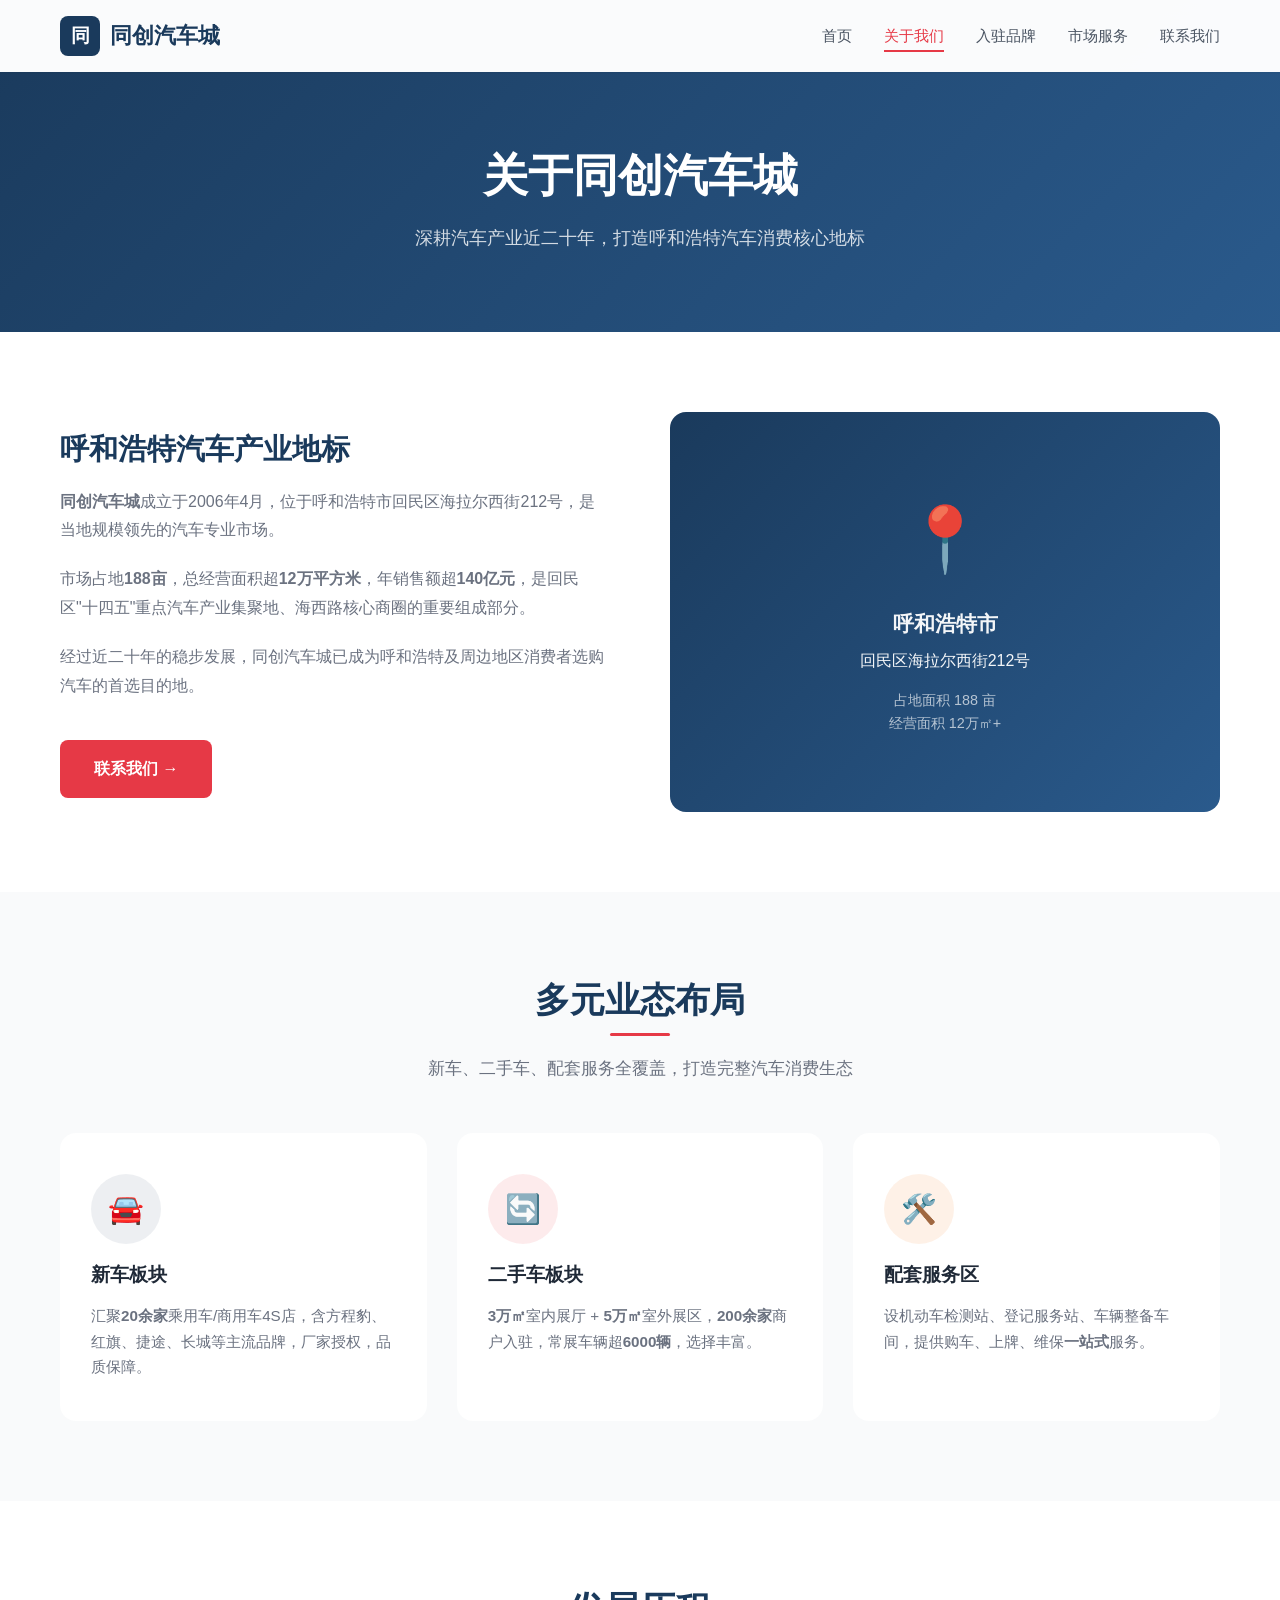
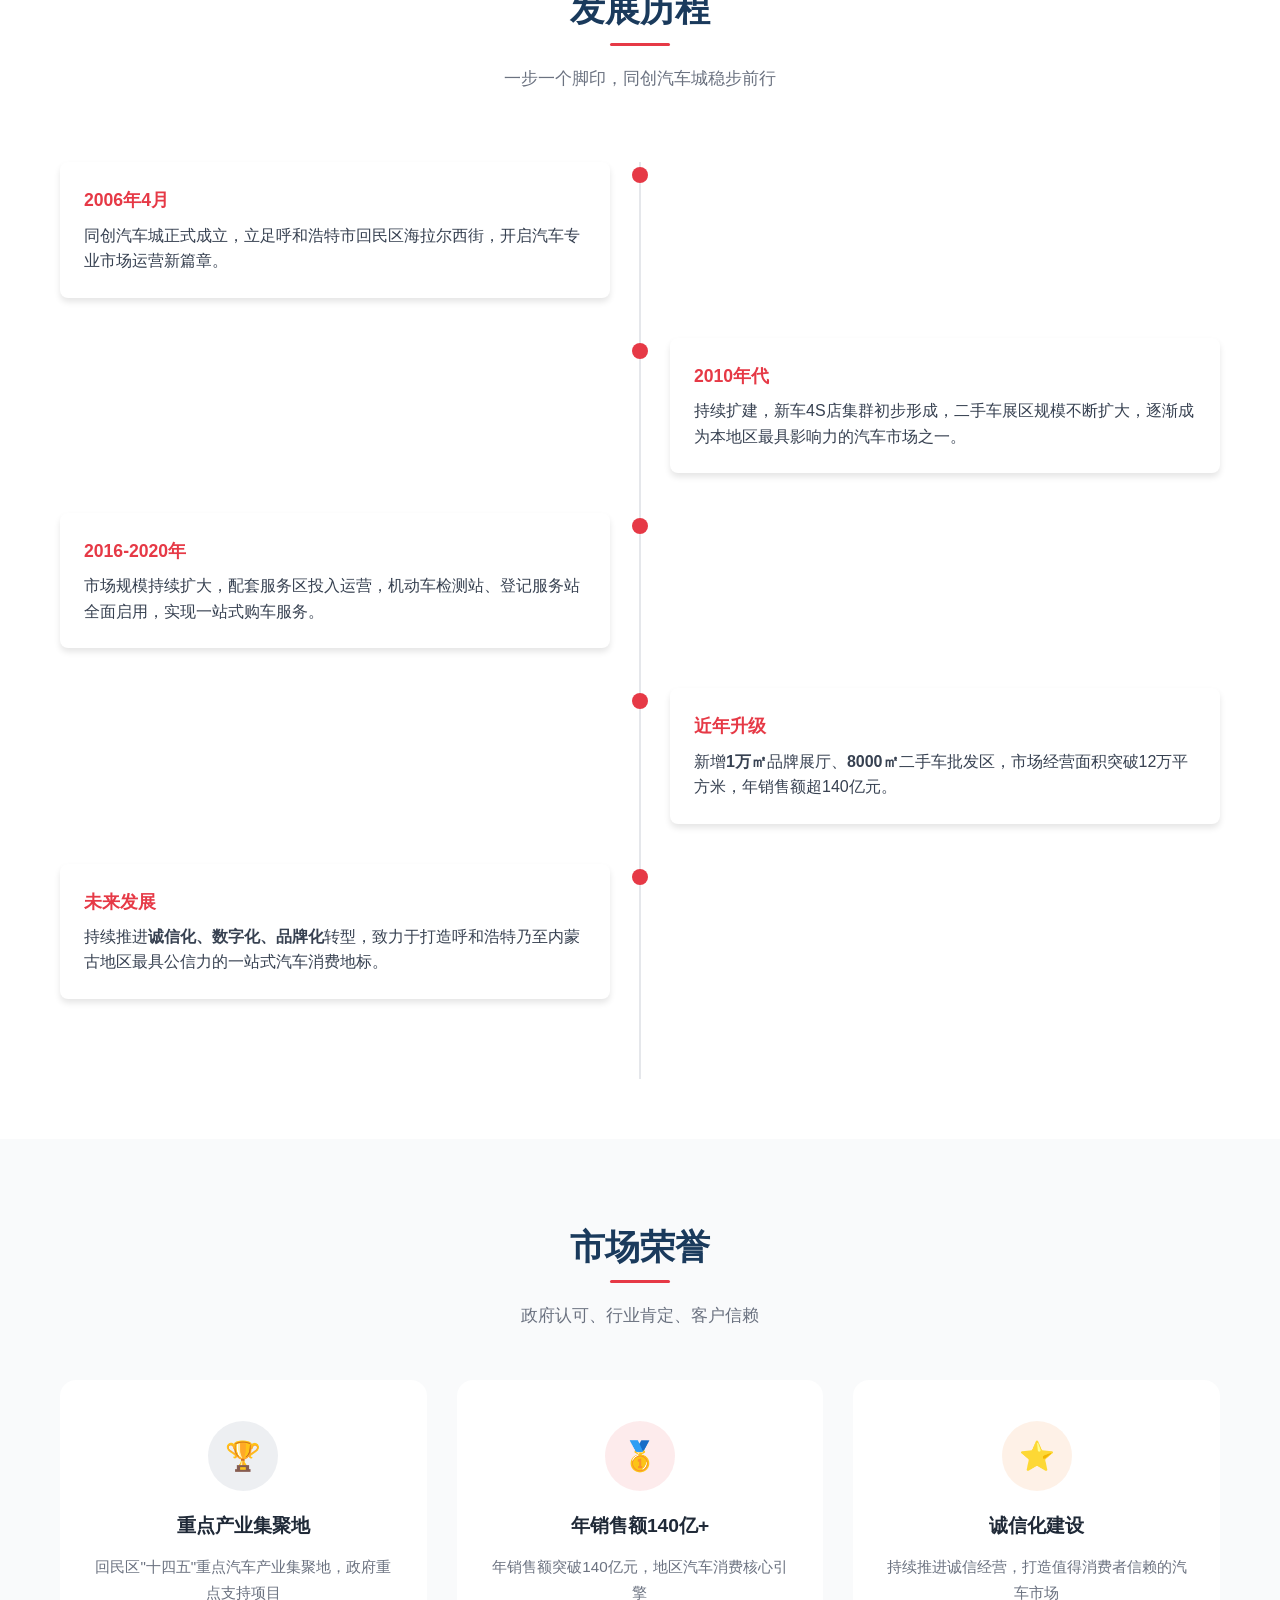
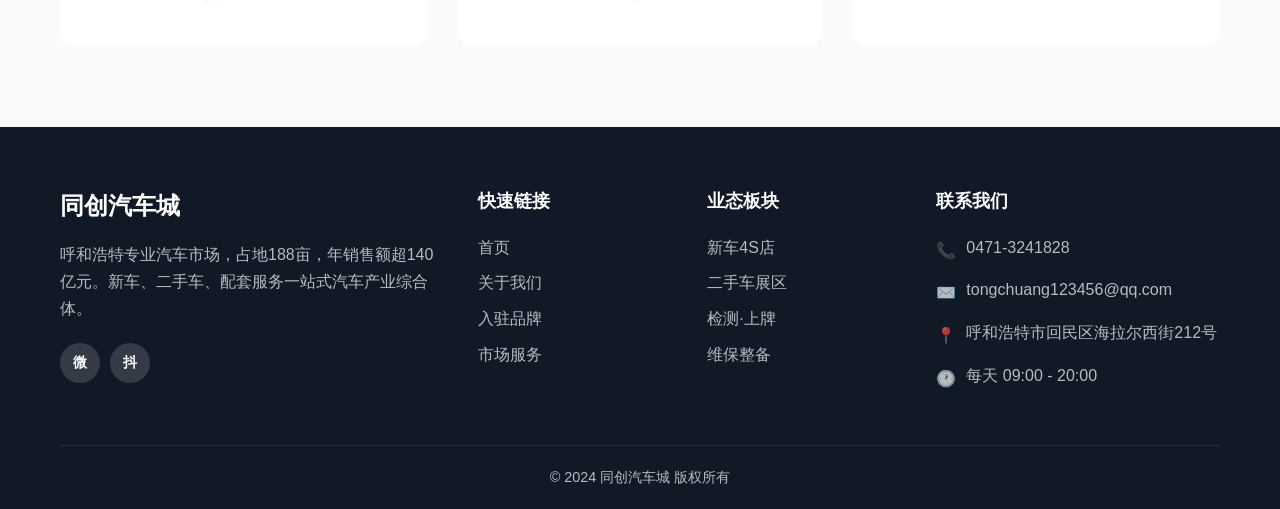
==== about.html @ a1a9ec20 "Add files via upload" ====
<!DOCTYPE html>
<html lang="zh-CN">
<head>
  <meta charset="UTF-8">
  <meta name="viewport" content="width=device-width, initial-scale=1.0">
  <title>关于同创汽车城 - 呼和浩特专业汽车市场</title>
  <meta name="description" content="同创汽车城成立于2006年4月，位于呼和浩特市回民区海拉尔西街212号，占地188亩，年销售额超140亿元，是当地规模领先的汽车专业市场。">
  <meta property="og:title" content="关于同创汽车城 - 呼和浩特专业汽车市场">
  <meta property="og:description" content="成立于2006年，占地188亩，年销售额超140亿元，呼和浩特汽车消费核心地标。">
  <link rel="stylesheet" href="css/style.css">
  <link rel="stylesheet" href="css/responsive.css">
  <link rel="stylesheet" href="css/animations.css">
  <script type="application/ld+json">
  {
    "@context": "https://schema.org",
    "@type": "AboutPage",
    "name": "关于同创汽车城",
    "description": "同创汽车城成立于2006年4月，是呼和浩特规模领先的汽车专业市场。",
    "isPartOf": { "@type": "WebSite", "name": "同创汽车城", "url": "https://tongchuang-auto.com" }
  }
  </script>
</head>
<body>

  <!-- Header -->
  <header class="header" id="header">
    <nav class="nav container">
      <a href="index.html" class="nav-logo">
        <div class="logo-icon">同</div>
        <span>同创汽车城</span>
      </a>
      <div class="nav-links" id="navLinks">
        <a href="index.html">首页</a>
        <a href="about.html" class="active">关于我们</a>
        <a href="merchants.html">入驻品牌</a>
        <a href="services.html">市场服务</a>
        <a href="contact.html">联系我们</a>
      </div>
      <div class="hamburger" id="hamburger">
        <span></span><span></span><span></span>
      </div>
    </nav>
  </header>
  <div class="nav-overlay" id="navOverlay"></div>

  <!-- 页面横幅 -->
  <section class="page-banner">
    <div class="container">
      <h1>关于同创汽车城</h1>
      <p>深耕汽车产业近二十年，打造呼和浩特汽车消费核心地标</p>
    </div>
  </section>

  <!-- 公司简介 -->
  <section class="section">
    <div class="container">
      <div class="about-grid">
        <div class="about-text fade-in">
          <h3>呼和浩特汽车产业地标</h3>
          <p><strong>同创汽车城</strong>成立于2006年4月，位于呼和浩特市回民区海拉尔西街212号，是当地规模领先的汽车专业市场。</p>
          <p>市场占地<strong>188亩</strong>，总经营面积超<strong>12万平方米</strong>，年销售额超<strong>140亿元</strong>，是回民区"十四五"重点汽车产业集聚地、海西路核心商圈的重要组成部分。</p>
          <p>经过近二十年的稳步发展，同创汽车城已成为呼和浩特及周边地区消费者选购汽车的首选目的地。</p>
          <a href="contact.html" class="btn btn-primary mt-20">联系我们 →</a>
        </div>
        <div class="about-image fade-in" style="background:linear-gradient(135deg, #1a3a5c, #2a5a8c);display:flex;flex-direction:column;align-items:center;justify-content:center;color:rgba(255,255,255,0.95);padding:40px;text-align:center;">
          <div style="font-size:4rem;margin-bottom:16px;">📍</div>
          <div style="font-size:1.3rem;font-weight:700;margin-bottom:8px;">呼和浩特市</div>
          <div style="font-size:1rem;margin-bottom:4px;">回民区海拉尔西街212号</div>
          <div style="font-size:0.9rem;opacity:0.7;margin-top:12px;">占地面积 188 亩</div>
          <div style="font-size:0.9rem;opacity:0.7;">经营面积 12万㎡+</div>
        </div>
      </div>
    </div>
  </section>

  <!-- 业态布局 -->
  <section class="section" style="background:var(--gray-100);">
    <div class="container">
      <div class="section-title fade-in">
        <h2>多元业态布局</h2>
        <p>新车、二手车、配套服务全覆盖，打造完整汽车消费生态</p>
      </div>
      <div class="services-grid">
        <div class="service-card fade-in" style="text-align:left;">
          <div class="service-icon" style="margin:0 0 16px 0;">🚘</div>
          <h3>新车板块</h3>
          <p>汇聚<strong>20余家</strong>乘用车/商用车4S店，含方程豹、红旗、捷途、长城等主流品牌，厂家授权，品质保障。</p>
        </div>
        <div class="service-card fade-in" style="text-align:left;">
          <div class="service-icon" style="margin:0 0 16px 0;background:rgba(230,57,70,0.1);">🔄</div>
          <h3>二手车板块</h3>
          <p><strong>3万㎡</strong>室内展厅 + <strong>5万㎡</strong>室外展区，<strong>200余家</strong>商户入驻，常展车辆超<strong>6000辆</strong>，选择丰富。</p>
        </div>
        <div class="service-card fade-in" style="text-align:left;">
          <div class="service-icon" style="margin:0 0 16px 0;background:rgba(244,162,97,0.15);">🛠️</div>
          <h3>配套服务区</h3>
          <p>设机动车检测站、登记服务站、车辆整备车间，提供购车、上牌、维保<strong>一站式</strong>服务。</p>
        </div>
      </div>
    </div>
  </section>

  <!-- 发展历程 -->
  <section class="section">
    <div class="container">
      <div class="section-title fade-in">
        <h2>发展历程</h2>
        <p>一步一个脚印，同创汽车城稳步前行</p>
      </div>
      <div class="timeline">
        <div class="timeline-item fade-in">
          <div class="timeline-content">
            <div class="year">2006年4月</div>
            <p>同创汽车城正式成立，立足呼和浩特市回民区海拉尔西街，开启汽车专业市场运营新篇章。</p>
          </div>
        </div>
        <div class="timeline-item fade-in">
          <div class="timeline-content">
            <div class="year">2010年代</div>
            <p>持续扩建，新车4S店集群初步形成，二手车展区规模不断扩大，逐渐成为本地区最具影响力的汽车市场之一。</p>
          </div>
        </div>
        <div class="timeline-item fade-in">
          <div class="timeline-content">
            <div class="year">2016-2020年</div>
            <p>市场规模持续扩大，配套服务区投入运营，机动车检测站、登记服务站全面启用，实现一站式购车服务。</p>
          </div>
        </div>
        <div class="timeline-item fade-in">
          <div class="timeline-content">
            <div class="year">近年升级</div>
            <p>新增<strong>1万㎡</strong>品牌展厅、<strong>8000㎡</strong>二手车批发区，市场经营面积突破12万平方米，年销售额超140亿元。</p>
          </div>
        </div>
        <div class="timeline-item fade-in">
          <div class="timeline-content">
            <div class="year">未来发展</div>
            <p>持续推进<strong>诚信化、数字化、品牌化</strong>转型，致力于打造呼和浩特乃至内蒙古地区最具公信力的一站式汽车消费地标。</p>
          </div>
        </div>
      </div>
    </div>
  </section>

  <!-- 荣誉 -->
  <section class="section" style="background:var(--gray-100);">
    <div class="container">
      <div class="section-title fade-in">
        <h2>市场荣誉</h2>
        <p>政府认可、行业肯定、客户信赖</p>
      </div>
      <div class="services-grid">
        <div class="service-card fade-in">
          <div class="service-icon">🏆</div>
          <h3>重点产业集聚地</h3>
          <p>回民区"十四五"重点汽车产业集聚地，政府重点支持项目</p>
        </div>
        <div class="service-card fade-in">
          <div class="service-icon" style="background:rgba(230,57,70,0.1);">🥇</div>
          <h3>年销售额140亿+</h3>
          <p>年销售额突破140亿元，地区汽车消费核心引擎</p>
        </div>
        <div class="service-card fade-in">
          <div class="service-icon" style="background:rgba(244,162,97,0.15);">⭐</div>
          <h3>诚信化建设</h3>
          <p>持续推进诚信经营，打造值得消费者信赖的汽车市场</p>
        </div>
      </div>
    </div>
  </section>

  <!-- Footer -->
  <footer class="footer">
    <div class="container">
      <div class="footer-grid">
        <div class="footer-brand">
          <h3>同创汽车城</h3>
          <p>呼和浩特专业汽车市场，占地188亩，年销售额超140亿元。新车、二手车、配套服务一站式汽车产业综合体。</p>
          <div class="footer-social">
            <a href="contact.html#wechatQR" aria-label="微信" title="微信二维码">微</a>
            <a href="contact.html#douyinQR" aria-label="抖音" title="抖音二维码">抖</a>
          </div>
        </div>
        <div>
          <h4>快速链接</h4>
          <ul class="footer-links">
            <li><a href="index.html">首页</a></li>
            <li><a href="about.html">关于我们</a></li>
            <li><a href="merchants.html">入驻品牌</a></li>
            <li><a href="services.html">市场服务</a></li>
          </ul>
        </div>
        <div>
          <h4>业态板块</h4>
          <ul class="footer-links">
            <li><a href="merchants.html">新车4S店</a></li>
            <li><a href="merchants.html">二手车展区</a></li>
            <li><a href="services.html">检测·上牌</a></li>
            <li><a href="services.html">维保整备</a></li>
          </ul>
        </div>
        <div>
          <h4>联系我们</h4>
          <ul class="footer-contact">
            <li><span class="icon">📞</span><span>0471-3241828</span></li>
            <li><span class="icon">✉️</span><span>tongchuang123456@qq.com</span></li>
            <li><span class="icon">📍</span><span>呼和浩特市回民区海拉尔西街212号</span></li>
            <li><span class="icon">🕐</span><span>每天 09:00 - 20:00</span></li>
          </ul>
        </div>
      </div>
      <div class="footer-bottom">
        <p>&copy; 2024 同创汽车城 版权所有</p>
      </div>
    </div>
  </footer>

  <button class="back-to-top" id="backToTop" aria-label="返回顶部">↑</button>
  <script src="js/main.js"></script>
</body>
</html>
---- css/style.css ----
/* ============================================
   同创汽车城 - 主样式文件
   ============================================ */

/* CSS 变量 - 主题系统 */
:root {
  --primary: #1a3a5c;
  --primary-light: #2a5a8c;
  --accent: #e63946;
  --accent-light: #ff6b6b;
  --gold: #f4a261;
  --dark: #111927;
  --gray-900: #1f2937;
  --gray-800: #374151;
  --gray-700: #4b5563;
  --gray-600: #6b7280;
  --gray-500: #9ca3af;
  --gray-400: #d1d5db;
  --gray-300: #e5e7eb;
  --gray-200: #f3f4f6;
  --gray-100: #f9fafb;
  --white: #ffffff;
  --shadow-sm: 0 1px 2px rgba(0,0,0,0.05);
  --shadow: 0 4px 6px rgba(0,0,0,0.1);
  --shadow-md: 0 10px 15px rgba(0,0,0,0.1);
  --shadow-lg: 0 20px 25px rgba(0,0,0,0.15);
  --radius: 8px;
  --radius-lg: 16px;
  --transition: all 0.3s ease;
  --font-main: 'Segoe UI', 'PingFang SC', 'Microsoft YaHei', sans-serif;
}

/* 全局重置 */
*, *::before, *::after {
  margin: 0;
  padding: 0;
  box-sizing: border-box;
}

html {
  scroll-behavior: smooth;
  font-size: 16px;
}

body {
  font-family: var(--font-main);
  color: var(--gray-800);
  line-height: 1.6;
  background: var(--white);
  overflow-x: hidden;
}

a {
  text-decoration: none;
  color: inherit;
  transition: var(--transition);
}

ul, ol {
  list-style: none;
}

img {
  max-width: 100%;
  height: auto;
  display: block;
}

button {
  cursor: pointer;
  border: none;
  outline: none;
  font-family: inherit;
}

.container {
  max-width: 1200px;
  margin: 0 auto;
  padding: 0 20px;
}

.section {
  padding: 80px 0;
}

.section-title {
  text-align: center;
  margin-bottom: 50px;
}

.section-title h2 {
  font-size: 2.2rem;
  color: var(--primary);
  margin-bottom: 12px;
  position: relative;
  display: inline-block;
}

.section-title h2::after {
  content: '';
  position: absolute;
  bottom: -8px;
  left: 50%;
  transform: translateX(-50%);
  width: 60px;
  height: 3px;
  background: var(--accent);
  border-radius: 2px;
}

.section-title p {
  color: var(--gray-600);
  font-size: 1.05rem;
  max-width: 600px;
  margin: 16px auto 0;
}

/* ============================================
   Header / Navigation
   ============================================ */
.header {
  position: fixed;
  top: 0;
  left: 0;
  width: 100%;
  z-index: 1000;
  background: rgba(255, 255, 255, 0.98);
  backdrop-filter: blur(10px);
  box-shadow: var(--shadow-sm);
  transition: var(--transition);
}

.header.scrolled {
  box-shadow: var(--shadow);
}

.nav {
  display: flex;
  align-items: center;
  justify-content: space-between;
  height: 72px;
}

.nav-logo {
  display: flex;
  align-items: center;
  gap: 10px;
  font-size: 1.4rem;
  font-weight: 700;
  color: var(--primary);
}

.nav-logo .logo-icon {
  width: 40px;
  height: 40px;
  background: var(--primary);
  border-radius: 8px;
  display: flex;
  align-items: center;
  justify-content: center;
  color: var(--white);
  font-size: 1.2rem;
}

.nav-links {
  display: flex;
  align-items: center;
  gap: 32px;
}

.nav-links a {
  font-size: 0.95rem;
  font-weight: 500;
  color: var(--gray-700);
  position: relative;
  padding: 4px 0;
}

.nav-links a::after {
  content: '';
  position: absolute;
  bottom: 0;
  left: 0;
  width: 0;
  height: 2px;
  background: var(--accent);
  transition: width 0.3s ease;
}

.nav-links a:hover,
.nav-links a.active {
  color: var(--accent);
}

.nav-links a:hover::after,
.nav-links a.active::after {
  width: 100%;
}

.nav-cta {
  background: var(--accent);
  color: var(--white) !important;
  padding: 10px 24px;
  border-radius: var(--radius);
  font-weight: 600;
}

.nav-cta:hover {
  background: var(--accent-light);
  transform: translateY(-1px);
}

.nav-cta::after {
  display: none !important;
}

/* 汉堡菜单 */
.hamburger {
  display: none;
  flex-direction: column;
  gap: 5px;
  cursor: pointer;
  padding: 5px;
  z-index: 1001;
}

.hamburger span {
  width: 24px;
  height: 2px;
  background: var(--gray-800);
  transition: var(--transition);
  border-radius: 2px;
}

.hamburger.active span:nth-child(1) {
  transform: rotate(45deg) translate(5px, 5px);
}

.hamburger.active span:nth-child(2) {
  opacity: 0;
}

.hamburger.active span:nth-child(3) {
  transform: rotate(-45deg) translate(5px, -5px);
}

/* ============================================
   Hero Section
   ============================================ */
.hero {
  min-height: 100vh;
  display: flex;
  align-items: center;
  background: linear-gradient(135deg, var(--primary) 0%, var(--primary-light) 50%, #1a5276 100%);
  position: relative;
  overflow: hidden;
  padding-top: 72px;
}

.hero::before {
  content: '';
  position: absolute;
  top: -50%;
  right: -20%;
  width: 800px;
  height: 800px;
  background: rgba(255, 255, 255, 0.03);
  border-radius: 50%;
}

.hero::after {
  content: '';
  position: absolute;
  bottom: -30%;
  left: -10%;
  width: 600px;
  height: 600px;
  background: rgba(230, 57, 70, 0.05);
  border-radius: 50%;
}

.hero .container {
  display: grid;
  grid-template-columns: 1fr 1fr;
  gap: 60px;
  align-items: center;
  position: relative;
  z-index: 1;
}

.hero-content {
  color: var(--white);
}

.hero-content .tag {
  display: inline-block;
  background: rgba(255, 255, 255, 0.15);
  padding: 6px 16px;
  border-radius: 20px;
  font-size: 0.85rem;
  margin-bottom: 20px;
  backdrop-filter: blur(4px);
}

.hero-content h1 {
  font-size: 3.2rem;
  font-weight: 800;
  line-height: 1.15;
  margin-bottom: 20px;
}

.hero-content h1 span {
  color: var(--gold);
}

.hero-content p {
  font-size: 1.1rem;
  opacity: 0.85;
  margin-bottom: 32px;
  line-height: 1.7;
}

.hero-buttons {
  display: flex;
  gap: 16px;
  flex-wrap: wrap;
}

.btn {
  display: inline-flex;
  align-items: center;
  gap: 8px;
  padding: 14px 32px;
  border-radius: var(--radius);
  font-size: 1rem;
  font-weight: 600;
  transition: var(--transition);
  border: 2px solid transparent;
}

.btn-primary {
  background: var(--accent);
  color: var(--white);
}

.btn-primary:hover {
  background: var(--accent-light);
  transform: translateY(-2px);
  box-shadow: 0 8px 25px rgba(230, 57, 70, 0.3);
}

.btn-outline {
  background: transparent;
  color: var(--white);
  border-color: rgba(255, 255, 255, 0.4);
}

.btn-outline:hover {
  background: rgba(255, 255, 255, 0.1);
  border-color: var(--white);
}

.btn-white {
  background: var(--white);
  color: var(--primary);
}

.btn-white:hover {
  background: var(--gray-100);
  transform: translateY(-2px);
}

/* Hero 图片 */
.hero-image {
  position: relative;
}

.hero-image .car-img {
  width: 100%;
  height: 400px;
  background: rgba(255, 255, 255, 0.08);
  border-radius: var(--radius-lg);
  display: flex;
  align-items: center;
  justify-content: center;
  font-size: 5rem;
  backdrop-filter: blur(4px);
  border: 1px solid rgba(255, 255, 255, 0.1);
}

/* ============================================
   关于简介区
   ============================================ */
.about-preview {
  background: var(--gray-100);
}

.about-grid {
  display: grid;
  grid-template-columns: 1fr 1fr;
  gap: 60px;
  align-items: center;
}

.about-image {
  width: 100%;
  height: 400px;
  background: linear-gradient(135deg, var(--primary), var(--primary-light));
  border-radius: var(--radius-lg);
  display: flex;
  align-items: center;
  justify-content: center;
  font-size: 4rem;
  color: rgba(255, 255, 255, 0.3);
}

.about-text h3 {
  font-size: 1.8rem;
  color: var(--primary);
  margin-bottom: 16px;
}

.about-text p {
  color: var(--gray-600);
  margin-bottom: 20px;
  line-height: 1.8;
}

.about-features {
  display: grid;
  grid-template-columns: 1fr 1fr;
  gap: 16px;
  margin-top: 24px;
}

.about-feature {
  display: flex;
  align-items: center;
  gap: 12px;
}

.about-feature .icon {
  width: 40px;
  height: 40px;
  background: rgba(230, 57, 70, 0.1);
  border-radius: 10px;
  display: flex;
  align-items: center;
  justify-content: center;
  font-size: 1.2rem;
  flex-shrink: 0;
}

.about-feature span {
  font-weight: 600;
  color: var(--gray-800);
}

/* ============================================
   车型展示区
   ============================================ */
.cars-section {
  background: var(--white);
}

.car-filters {
  display: flex;
  justify-content: center;
  gap: 12px;
  margin-bottom: 40px;
  flex-wrap: wrap;
}

.filter-btn {
  padding: 8px 20px;
  border-radius: 20px;
  background: var(--gray-200);
  color: var(--gray-700);
  font-size: 0.9rem;
  font-weight: 500;
  transition: var(--transition);
}

.filter-btn:hover,
.filter-btn.active {
  background: var(--primary);
  color: var(--white);
}

.cars-grid {
  display: grid;
  grid-template-columns: repeat(3, 1fr);
  gap: 30px;
}

.car-card {
  background: var(--white);
  border-radius: var(--radius-lg);
  overflow: hidden;
  box-shadow: var(--shadow);
  transition: var(--transition);
  border: 1px solid var(--gray-300);
}

.car-card:hover {
  transform: translateY(-8px);
  box-shadow: var(--shadow-lg);
}

.car-card .card-image {
  height: 200px;
  background: linear-gradient(135deg, var(--gray-200), var(--gray-300));
  display: flex;
  align-items: center;
  justify-content: center;
  font-size: 3rem;
  position: relative;
  overflow: hidden;
}

.car-card .card-badge {
  position: absolute;
  top: 12px;
  left: 12px;
  background: var(--accent);
  color: var(--white);
  padding: 4px 12px;
  border-radius: 20px;
  font-size: 0.8rem;
  font-weight: 600;
}

.car-card .card-body {
  padding: 20px;
}

.car-card h3 {
  font-size: 1.2rem;
  color: var(--gray-900);
  margin-bottom: 8px;
}

.car-card .card-meta {
  display: flex;
  gap: 16px;
  margin-bottom: 12px;
  font-size: 0.85rem;
  color: var(--gray-600);
}

.car-card .card-meta span {
  display: flex;
  align-items: center;
  gap: 4px;
}

.car-card .card-price {
  font-size: 1.4rem;
  font-weight: 700;
  color: var(--accent);
  margin-bottom: 16px;
}

.car-card .card-footer {
  display: flex;
  gap: 10px;
}

.car-card .card-footer .btn {
  flex: 1;
  padding: 10px 16px;
  font-size: 0.9rem;
  text-align: center;
  justify-content: center;
}

/* ============================================
   服务项目区
   ============================================ */
.services-section {
  background: var(--gray-100);
}

.services-grid {
  display: grid;
  grid-template-columns: repeat(3, 1fr);
  gap: 30px;
}

.service-card {
  background: var(--white);
  padding: 40px 30px;
  border-radius: var(--radius-lg);
  text-align: center;
  transition: var(--transition);
  border: 1px solid transparent;
}

.service-card:hover {
  transform: translateY(-5px);
  box-shadow: var(--shadow-md);
  border-color: var(--primary);
}

.service-card .service-icon {
  width: 70px;
  height: 70px;
  background: rgba(26, 58, 92, 0.08);
  border-radius: 50%;
  display: flex;
  align-items: center;
  justify-content: center;
  font-size: 1.8rem;
  margin: 0 auto 20px;
  transition: var(--transition);
}

.service-card:hover .service-icon {
  background: var(--primary);
  color: var(--white);
}

.service-card h3 {
  font-size: 1.2rem;
  color: var(--gray-900);
  margin-bottom: 12px;
}

.service-card p {
  color: var(--gray-600);
  font-size: 0.95rem;
  line-height: 1.7;
}

/* ============================================
   数据展示区
   ============================================ */
.stats-section {
  background: linear-gradient(135deg, var(--primary) 0%, var(--primary-light) 100%);
  color: var(--white);
}

.stats-section .section-title h2 {
  color: var(--white);
}

.stats-section .section-title h2::after {
  background: var(--gold);
}

.stats-section .section-title p {
  color: rgba(255, 255, 255, 0.7);
}

.stats-grid {
  display: grid;
  grid-template-columns: repeat(4, 1fr);
  gap: 30px;
}

.stat-item {
  text-align: center;
  padding: 30px 20px;
}

.stat-item .stat-number {
  font-size: 3rem;
  font-weight: 800;
  color: var(--gold);
  margin-bottom: 8px;
  line-height: 1;
}

.stat-item .stat-label {
  font-size: 1rem;
  opacity: 0.8;
}

/* ============================================
   客户评价区
   ============================================ */
.testimonials-section {
  background: var(--white);
}

.testimonials-grid {
  display: grid;
  grid-template-columns: repeat(3, 1fr);
  gap: 30px;
}

.testimonial-card {
  background: var(--gray-100);
  padding: 30px;
  border-radius: var(--radius-lg);
  transition: var(--transition);
}

.testimonial-card:hover {
  background: var(--white);
  box-shadow: var(--shadow-md);
}

.testimonial-card .stars {
  color: var(--gold);
  font-size: 1rem;
  margin-bottom: 16px;
}

.testimonial-card p {
  color: var(--gray-700);
  font-style: italic;
  line-height: 1.7;
  margin-bottom: 20px;
}

.testimonial-author {
  display: flex;
  align-items: center;
  gap: 12px;
}

.testimonial-author .avatar {
  width: 45px;
  height: 45px;
  background: var(--primary);
  border-radius: 50%;
  display: flex;
  align-items: center;
  justify-content: center;
  color: var(--white);
  font-weight: 700;
}

.testimonial-author .name {
  font-weight: 600;
  color: var(--gray-900);
}

.testimonial-author .title {
  font-size: 0.85rem;
  color: var(--gray-500);
}

/* ============================================
   CTA 区域
   ============================================ */
.cta-section {
  background: linear-gradient(135deg, var(--accent) 0%, #c0392b 100%);
  color: var(--white);
  text-align: center;
}

.cta-section h2 {
  font-size: 2.2rem;
  margin-bottom: 16px;
}

.cta-section p {
  font-size: 1.1rem;
  opacity: 0.9;
  margin-bottom: 32px;
}

/* ============================================
   Footer
   ============================================ */
.footer {
  background: var(--dark);
  color: rgba(255, 255, 255, 0.7);
  padding: 60px 0 0;
}

.footer-grid {
  display: grid;
  grid-template-columns: 2fr 1fr 1fr 1.5fr;
  gap: 40px;
  margin-bottom: 40px;
}

.footer-brand h3 {
  color: var(--white);
  font-size: 1.5rem;
  margin-bottom: 16px;
}

.footer-brand p {
  line-height: 1.7;
  margin-bottom: 20px;
}

.footer-social {
  display: flex;
  gap: 12px;
}

.footer-social a {
  width: 36px;
  height: 36px;
  background: rgba(255, 255, 255, 0.1);
  border-radius: 50%;
  display: flex;
  align-items: center;
  justify-content: center;
  transition: var(--transition);
}

.footer-social a:hover {
  background: var(--accent);
}

.footer h4 {
  color: var(--white);
  font-size: 1.1rem;
  margin-bottom: 20px;
}

.footer-links li {
  margin-bottom: 10px;
}

.footer-links a:hover {
  color: var(--accent);
}

.footer-contact li {
  display: flex;
  align-items: flex-start;
  gap: 10px;
  margin-bottom: 14px;
}

.footer-contact .icon {
  flex-shrink: 0;
  margin-top: 3px;
}

.footer-bottom {
  border-top: 1px solid rgba(255, 255, 255, 0.1);
  padding: 20px 0;
  text-align: center;
  font-size: 0.9rem;
}

/* ============================================
   返回顶部按钮
   ============================================ */
.back-to-top {
  position: fixed;
  bottom: 30px;
  right: 30px;
  width: 48px;
  height: 48px;
  background: var(--primary);
  color: var(--white);
  border-radius: 50%;
  display: flex;
  align-items: center;
  justify-content: center;
  font-size: 1.2rem;
  box-shadow: var(--shadow-md);
  opacity: 0;
  visibility: hidden;
  transition: var(--transition);
  z-index: 999;
}

.back-to-top.visible {
  opacity: 1;
  visibility: visible;
}

.back-to-top:hover {
  background: var(--accent);
  transform: translateY(-3px);
}

/* ============================================
   页面横幅 (子页面通用)
   ============================================ */
.page-banner {
  background: linear-gradient(135deg, var(--primary) 0%, var(--primary-light) 100%);
  padding: 140px 0 80px;
  text-align: center;
  color: var(--white);
}

.page-banner h1 {
  font-size: 2.8rem;
  margin-bottom: 12px;
}

.page-banner p {
  font-size: 1.1rem;
  opacity: 0.8;
}

/* ============================================
   关于页面样式
   ============================================ */
.timeline {
  position: relative;
  padding: 20px 0;
}

.timeline::before {
  content: '';
  position: absolute;
  left: 50%;
  transform: translateX(-50%);
  width: 2px;
  height: 100%;
  background: var(--gray-300);
}

.timeline-item {
  display: flex;
  justify-content: flex-end;
  padding-right: calc(50% + 30px);
  margin-bottom: 40px;
  position: relative;
}

.timeline-item:nth-child(even) {
  justify-content: flex-start;
  padding-right: 0;
  padding-left: calc(50% + 30px);
}

.timeline-item::before {
  content: '';
  position: absolute;
  left: 50%;
  transform: translateX(-50%);
  width: 16px;
  height: 16px;
  background: var(--accent);
  border-radius: 50%;
  top: 5px;
  z-index: 1;
}

.timeline-content {
  background: var(--white);
  padding: 24px;
  border-radius: var(--radius);
  box-shadow: var(--shadow);
}

.timeline-content .year {
  color: var(--accent);
  font-weight: 700;
  font-size: 1.1rem;
  margin-bottom: 8px;
}

.team-grid {
  display: grid;
  grid-template-columns: repeat(4, 1fr);
  gap: 30px;
}

.team-card {
  text-align: center;
}

.team-card .avatar {
  width: 120px;
  height: 120px;
  background: linear-gradient(135deg, var(--primary), var(--primary-light));
  border-radius: 50%;
  display: flex;
  align-items: center;
  justify-content: center;
  font-size: 2.5rem;
  color: rgba(255, 255, 255, 0.5);
  margin: 0 auto 16px;
}

.team-card h4 {
  font-size: 1.1rem;
  color: var(--gray-900);
  margin-bottom: 4px;
}

.team-card p {
  color: var(--gray-500);
  font-size: 0.9rem;
}

/* ============================================
   联系页面样式
   ============================================ */
.contact-grid {
  display: grid;
  grid-template-columns: 1fr 1fr;
  gap: 60px;
}

.contact-form .form-group {
  margin-bottom: 20px;
}

.contact-form label {
  display: block;
  font-weight: 600;
  color: var(--gray-800);
  margin-bottom: 8px;
}

.contact-form input,
.contact-form textarea,
.contact-form select {
  width: 100%;
  padding: 12px 16px;
  border: 1px solid var(--gray-300);
  border-radius: var(--radius);
  font-size: 1rem;
  font-family: inherit;
  transition: var(--transition);
  background: var(--white);
}

.contact-form input:focus,
.contact-form textarea:focus,
.contact-form select:focus {
  outline: none;
  border-color: var(--primary);
  box-shadow: 0 0 0 3px rgba(26, 58, 92, 0.1);
}

.contact-form textarea {
  resize: vertical;
  min-height: 120px;
}

.contact-info-card {
  display: flex;
  align-items: flex-start;
  gap: 16px;
  margin-bottom: 30px;
  padding: 20px;
  background: var(--gray-100);
  border-radius: var(--radius-lg);
}

.contact-info-card .icon {
  width: 50px;
  height: 50px;
  background: var(--primary);
  border-radius: 10px;
  display: flex;
  align-items: center;
  justify-content: center;
  font-size: 1.3rem;
  color: var(--white);
  flex-shrink: 0;
}

.contact-info-card h4 {
  font-size: 1rem;
  color: var(--gray-900);
  margin-bottom: 4px;
}

.contact-info-card p {
  color: var(--gray-600);
  font-size: 0.95rem;
}

/* ============================================
   车型详情页
   ============================================ */
.car-detail-grid {
  display: grid;
  grid-template-columns: 1.5fr 1fr;
  gap: 60px;
}

.car-gallery .main-image {
  width: 100%;
  height: 400px;
  background: var(--gray-200);
  border-radius: var(--radius-lg);
  display: flex;
  align-items: center;
  justify-content: center;
  font-size: 4rem;
  margin-bottom: 16px;
}

.car-gallery .thumbnails {
  display: flex;
  gap: 12px;
}

.car-gallery .thumb {
  width: 80px;
  height: 60px;
  background: var(--gray-200);
  border-radius: var(--radius);
  display: flex;
  align-items: center;
  justify-content: center;
  cursor: pointer;
  border: 2px solid transparent;
  transition: var(--transition);
}

.car-gallery .thumb.active,
.car-gallery .thumb:hover {
  border-color: var(--primary);
}

.car-info h1 {
  font-size: 2rem;
  color: var(--gray-900);
  margin-bottom: 8px;
}

.car-info .price {
  font-size: 2rem;
  font-weight: 800;
  color: var(--accent);
  margin-bottom: 24px;
}

.car-specs {
  display: grid;
  grid-template-columns: 1fr 1fr;
  gap: 16px;
  margin-bottom: 30px;
}

.spec-item {
  display: flex;
  justify-content: space-between;
  padding: 12px 16px;
  background: var(--gray-100);
  border-radius: var(--radius);
}

.spec-item .label {
  color: var(--gray-600);
}

.spec-item .value {
  font-weight: 600;
  color: var(--gray-900);
}

/* ============================================
   通用工具类
   ============================================ */
.text-center { text-align: center; }
.mt-20 { margin-top: 20px; }
.mt-40 { margin-top: 40px; }
.mb-20 { margin-bottom: 20px; }
.mb-40 { margin-bottom: 40px; }

/* 加载动画 */
.fade-in {
  opacity: 0;
  transform: translateY(20px);
  transition: opacity 0.6s ease, transform 0.6s ease;
}

.fade-in.animated {
  opacity: 1;
  transform: translateY(0);
}

/* ============================================
   二维码 & 地图
   ============================================ */
.map-container {
  border-radius: var(--radius-lg);
  overflow: hidden;
  margin-top: 10px;
  box-shadow: var(--shadow);
}

.qrcode-section {
  margin-top: 20px;
}

.qrcode-grid {
  display: grid;
  grid-template-columns: 1fr 1fr;
  gap: 16px;
}

.qrcode-card {
  display: flex;
  flex-direction: column;
  align-items: center;
  gap: 8px;
}

.qrcode-placeholder {
  width: 130px;
  height: 130px;
  background: var(--gray-100);
  border: 2px dashed var(--gray-300);
  border-radius: var(--radius);
  display: flex;
  flex-direction: column;
  align-items: center;
  justify-content: center;
  gap: 4px;
  overflow: hidden;
  transition: var(--transition);
}

.qrcode-placeholder:hover {
  border-color: var(--primary);
  background: var(--gray-200);
}

.qrcode-label {
  font-size: 0.85rem;
  color: var(--gray-700);
  font-weight: 600;
}

/* Footer 社交图标 */
.footer-social {
  display: flex;
  gap: 10px;
  margin-top: 16px;
}

.footer-social a {
  display: flex;
  align-items: center;
  justify-content: center;
  width: 40px;
  height: 40px;
  border-radius: 50%;
  background: rgba(255,255,255,0.15);
  color: var(--white);
  text-decoration: none;
  font-size: 0.85rem;
  font-weight: 700;
  transition: var(--transition);
}

.footer-social a:hover {
  background: var(--accent);
  transform: translateY(-2px);
}
---- css/responsive.css ----
/* ============================================
   同创汽车城 - 响应式样式
   ============================================ */

/* ============================================
   平板适配 (768px - 1024px)
   ============================================ */
@media (max-width: 1024px) {
  .container {
    padding: 0 24px;
  }

  .hero .container {
    grid-template-columns: 1fr;
    text-align: center;
    gap: 40px;
  }

  .hero-content h1 {
    font-size: 2.5rem;
  }

  .hero-buttons {
    justify-content: center;
  }

  .hero-image .car-img {
    height: 300px;
  }

  .about-grid {
    grid-template-columns: 1fr;
    gap: 40px;
  }

  .about-image {
    height: 300px;
  }

  .cars-grid {
    grid-template-columns: repeat(2, 1fr);
  }

  .services-grid {
    grid-template-columns: repeat(2, 1fr);
  }

  .stats-grid {
    grid-template-columns: repeat(2, 1fr);
  }

  .testimonials-grid {
    grid-template-columns: repeat(2, 1fr);
  }

  .footer-grid {
    grid-template-columns: 1fr 1fr;
    gap: 30px;
  }

  .team-grid {
    grid-template-columns: repeat(2, 1fr);
  }

  .contact-grid {
    grid-template-columns: 1fr;
    gap: 40px;
  }

  .car-detail-grid {
    grid-template-columns: 1fr;
    gap: 40px;
  }

  .timeline::before {
    left: 20px;
  }

  .timeline-item,
  .timeline-item:nth-child(even) {
    padding-right: 0;
    padding-left: 50px;
    justify-content: flex-start;
  }

  .timeline-item::before {
    left: 20px;
  }
}

/* ============================================
   手机适配 (< 768px)
   ============================================ */
@media (max-width: 768px) {
  .section {
    padding: 60px 0;
  }

  .section-title h2 {
    font-size: 1.7rem;
  }

  /* 导航 */
  .nav-links {
    position: fixed;
    top: 0;
    right: -100%;
    width: 280px;
    height: 100vh;
    background: var(--white);
    flex-direction: column;
    justify-content: center;
    gap: 24px;
    padding: 40px 30px;
    box-shadow: -10px 0 30px rgba(0, 0, 0, 0.1);
    transition: right 0.3s ease;
    z-index: 1000;
  }

  .nav-links.open {
    right: 0;
  }

  .nav-links a {
    font-size: 1.1rem;
  }

  .hamburger {
    display: flex;
  }

  /* Hero */
  .hero {
    min-height: auto;
    padding: 120px 0 60px;
  }

  .hero-content h1 {
    font-size: 2rem;
  }

  .hero-content p {
    font-size: 1rem;
  }

  .hero-buttons {
    flex-direction: column;
    align-items: center;
  }

  .hero-buttons .btn {
    width: 100%;
    justify-content: center;
  }

  .hero-image .car-img {
    height: 220px;
  }

  /* 关于 */
  .about-features {
    grid-template-columns: 1fr;
  }

  /* 车型 */
  .cars-grid {
    grid-template-columns: 1fr;
  }

  .car-filters {
    gap: 8px;
  }

  .filter-btn {
    padding: 6px 14px;
    font-size: 0.85rem;
  }

  /* 服务 */
  .services-grid {
    grid-template-columns: 1fr;
  }

  /* 数据 */
  .stats-grid {
    grid-template-columns: 1fr 1fr;
    gap: 20px;
  }

  .stat-item .stat-number {
    font-size: 2.2rem;
  }

  /* 评价 */
  .testimonials-grid {
    grid-template-columns: 1fr;
  }

  /* Footer */
  .footer-grid {
    grid-template-columns: 1fr;
    gap: 30px;
  }

  /* 页面横幅 */
  .page-banner {
    padding: 120px 0 60px;
  }

  .page-banner h1 {
    font-size: 2rem;
  }

  /* 团队 */
  .team-grid {
    grid-template-columns: 1fr 1fr;
  }

  /* 车型详情 */
  .car-gallery .main-image {
    height: 250px;
  }

  .car-specs {
    grid-template-columns: 1fr;
  }

  /* 返回顶部 */
  .back-to-top {
    bottom: 20px;
    right: 20px;
    width: 42px;
    height: 42px;
  }
}

/* ============================================
   小手机适配 (< 480px)
   ============================================ */
@media (max-width: 480px) {
  .hero-content h1 {
    font-size: 1.7rem;
  }

  .section-title h2 {
    font-size: 1.5rem;
  }

  .stats-grid {
    grid-template-columns: 1fr;
  }

  .team-grid {
    grid-template-columns: 1fr;
  }

  .car-gallery .thumbnails {
    flex-wrap: wrap;
  }
}

/* ============================================
   导航遮罩层
   ============================================ */
.nav-overlay {
  display: none;
  position: fixed;
  top: 0;
  left: 0;
  width: 100%;
  height: 100%;
  background: rgba(0, 0, 0, 0.5);
  z-index: 999;
}

.nav-overlay.open {
  display: block;
}

/* ============================================
   触摸优化
   ============================================ */
@media (hover: none) {
  .car-card:hover,
  .service-card:hover,
  .testimonial-card:hover {
    transform: none;
  }

  .btn:active {
    transform: scale(0.98);
  }
}
---- css/animations.css ----
/* ============================================
   同创汽车城 - 动画效果
   ============================================ */

/* 基础动画 */
@keyframes fadeInUp {
  from {
    opacity: 0;
    transform: translateY(30px);
  }
  to {
    opacity: 1;
    transform: translateY(0);
  }
}

@keyframes fadeInLeft {
  from {
    opacity: 0;
    transform: translateX(-30px);
  }
  to {
    opacity: 1;
    transform: translateX(0);
  }
}

@keyframes fadeInRight {
  from {
    opacity: 0;
    transform: translateX(30px);
  }
  to {
    opacity: 1;
    transform: translateX(0);
  }
}

@keyframes zoomIn {
  from {
    opacity: 0;
    transform: scale(0.9);
  }
  to {
    opacity: 1;
    transform: scale(1);
  }
}

@keyframes countUp {
  from {
    opacity: 0;
    transform: translateY(20px);
  }
  to {
    opacity: 1;
    transform: translateY(0);
  }
}

@keyframes pulse {
  0%, 100% {
    transform: scale(1);
  }
  50% {
    transform: scale(1.05);
  }
}

@keyframes slideDown {
  from {
    opacity: 0;
    transform: translateY(-20px);
  }
  to {
    opacity: 1;
    transform: translateY(0);
  }
}

/* Hero 动画 */
.hero-content {
  animation: fadeInLeft 0.8s ease-out;
}

.hero-image {
  animation: fadeInRight 0.8s ease-out;
}

.hero-content .tag {
  animation: slideDown 0.6s ease-out 0.2s both;
}

.hero-content h1 {
  animation: fadeInUp 0.8s ease-out 0.3s both;
}

.hero-content p {
  animation: fadeInUp 0.8s ease-out 0.5s both;
}

.hero-buttons {
  animation: fadeInUp 0.8s ease-out 0.7s both;
}

/* 滚动触发动画 */
.animate-on-scroll {
  opacity: 0;
  transform: translateY(30px);
  transition: opacity 0.6s ease, transform 0.6s ease;
}

.animate-on-scroll.animated {
  opacity: 1;
  transform: translateY(0);
}

/* 数据计数动画 */
.stat-number {
  display: inline-block;
}

.stat-number.counting {
  animation: countUp 0.5s ease-out;
}

/* 卡片悬停效果 */
.car-card,
.service-card {
  transition: transform 0.3s ease, box-shadow 0.3s ease;
}

/* 按钮波纹效果 */
.btn {
  position: relative;
  overflow: hidden;
}

.btn::after {
  content: '';
  position: absolute;
  width: 100%;
  height: 100%;
  top: 0;
  left: 0;
  pointer-events: none;
  background-image: radial-gradient(circle, rgba(255,255,255,0.3) 10%, transparent 10%);
  background-repeat: no-repeat;
  background-position: 50%;
  transform: scale(10);
  opacity: 0;
  transition: transform 0.5s, opacity 1s;
}

.btn:active::after {
  transform: scale(0);
  opacity: 1;
  transition: 0s;
}

/* 导航动画 */
.header {
  transition: box-shadow 0.3s ease, background 0.3s ease;
}

/* 平滑滚动（Safari兼容） */
@supports (-webkit-overflow-scrolling: touch) {
  html {
    -webkit-overflow-scrolling: touch;
  }
}

/* 加载状态 */
.loading {
  position: relative;
  overflow: hidden;
}

.loading::after {
  content: '';
  position: absolute;
  top: 0;
  left: -100%;
  width: 100%;
  height: 100%;
  background: linear-gradient(90deg, transparent, rgba(255,255,255,0.2), transparent);
  animation: shimmer 1.5s infinite;
}

@keyframes shimmer {
  to {
    left: 100%;
  }
}

/* 焦点可见性（无障碍） */
:focus-visible {
  outline: 2px solid var(--primary);
  outline-offset: 2px;
}

/* 减少动画（用户偏好） */
@media (prefers-reduced-motion: reduce) {
  *,
  *::before,
  *::after {
    animation-duration: 0.01ms !important;
    animation-iteration-count: 1 !important;
    transition-duration: 0.01ms !important;
  }

  html {
    scroll-behavior: auto;
  }
}
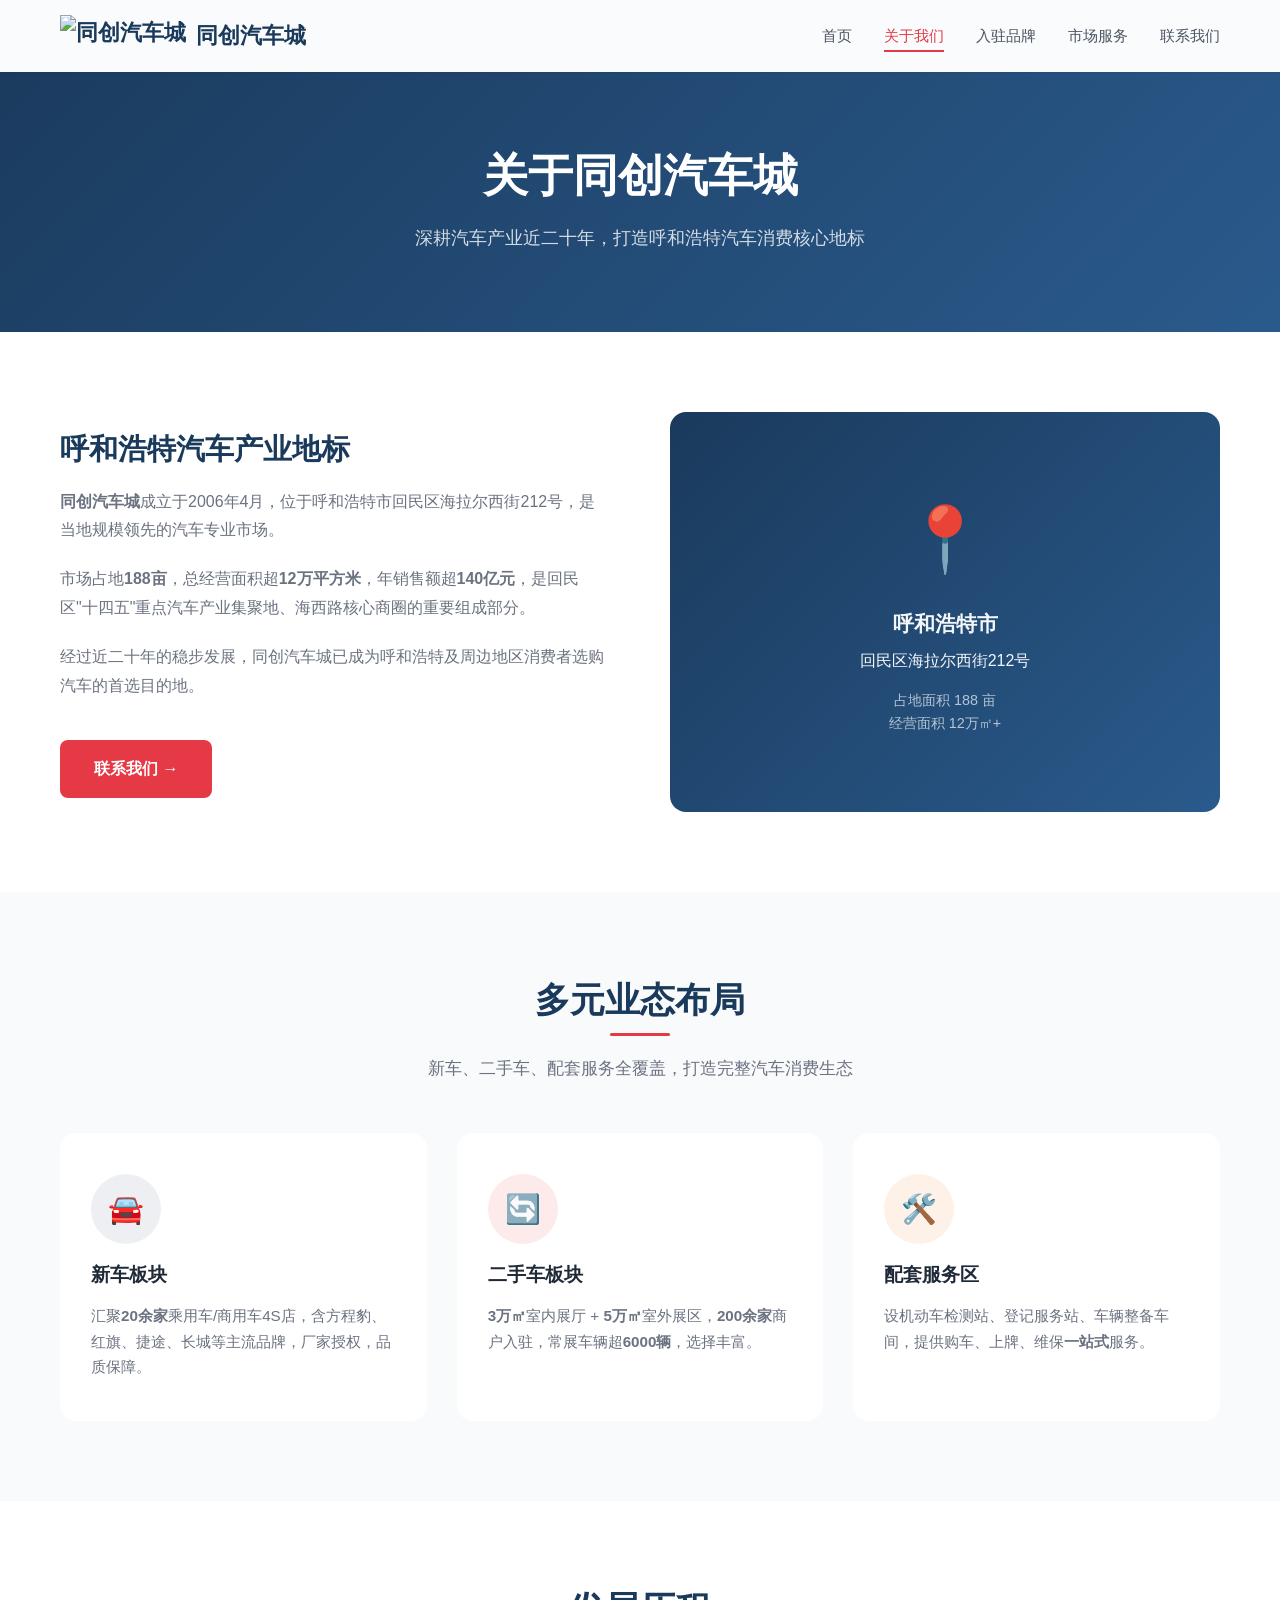
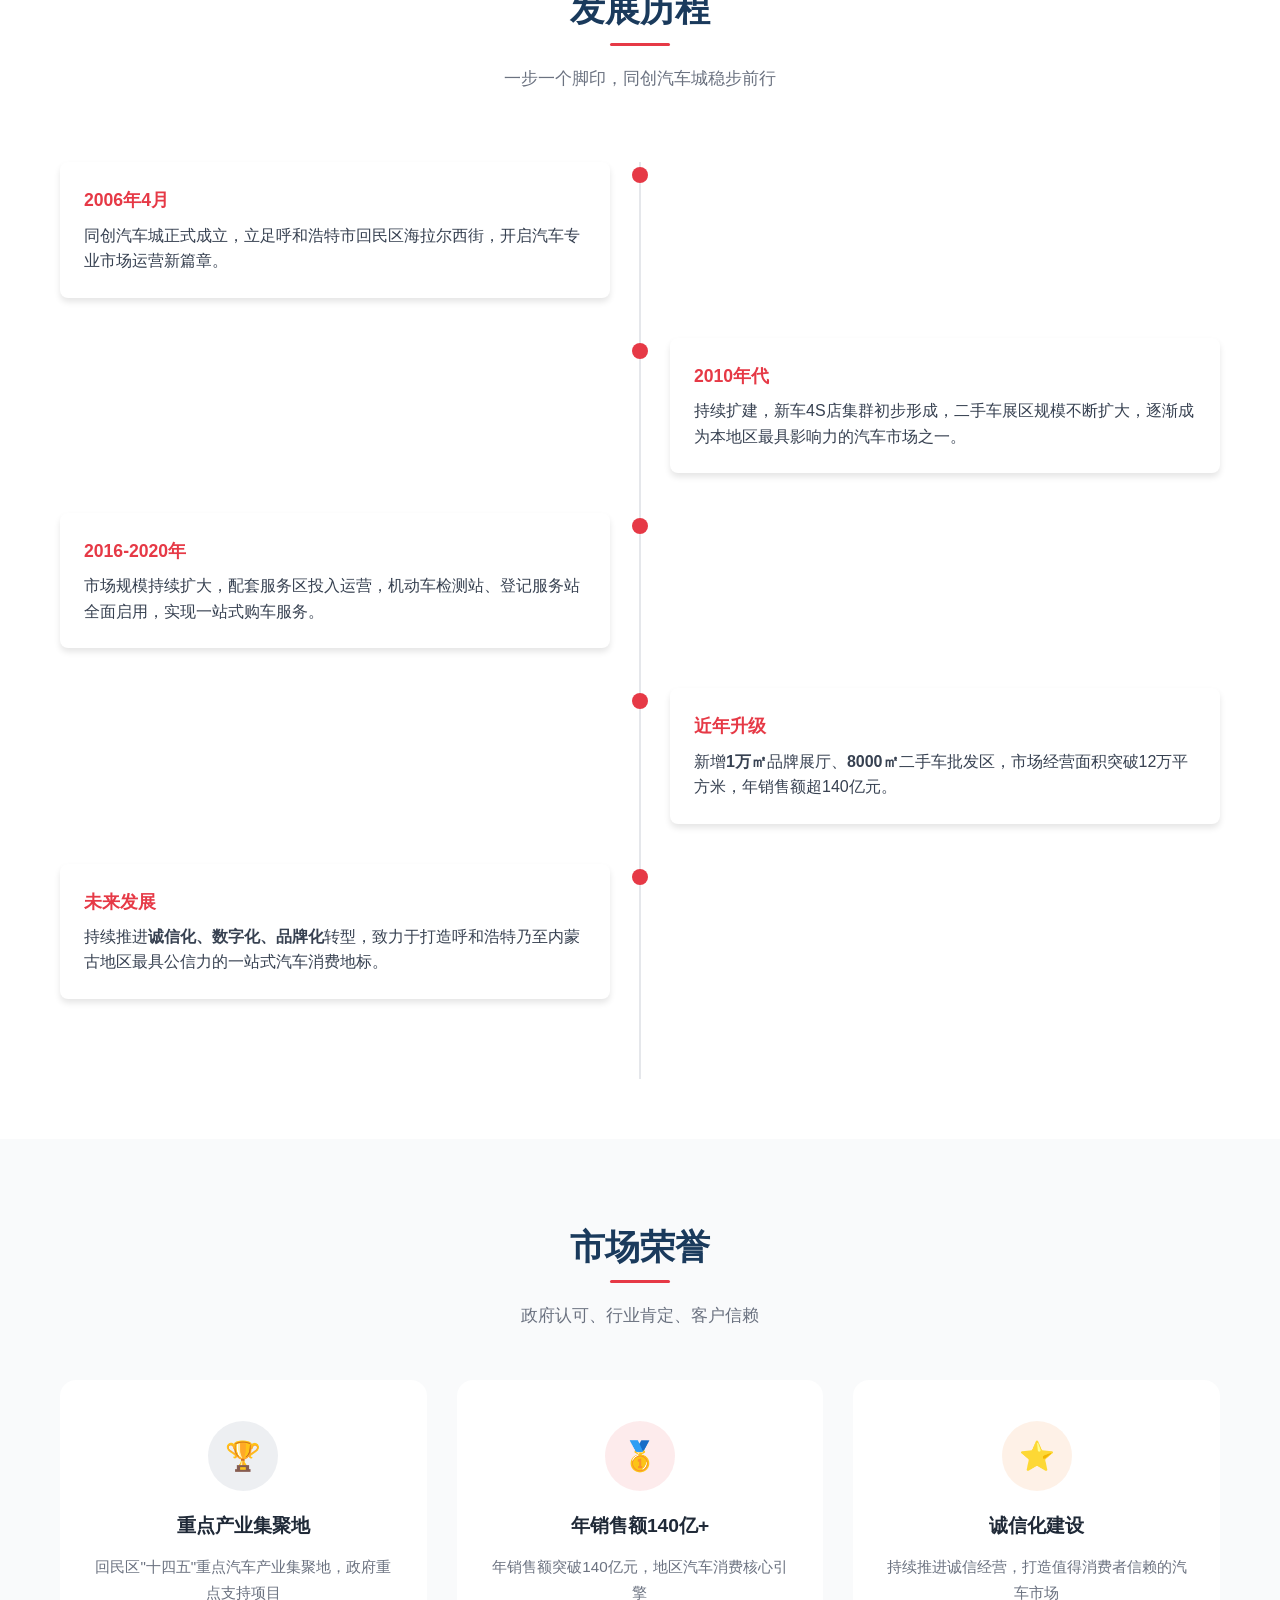
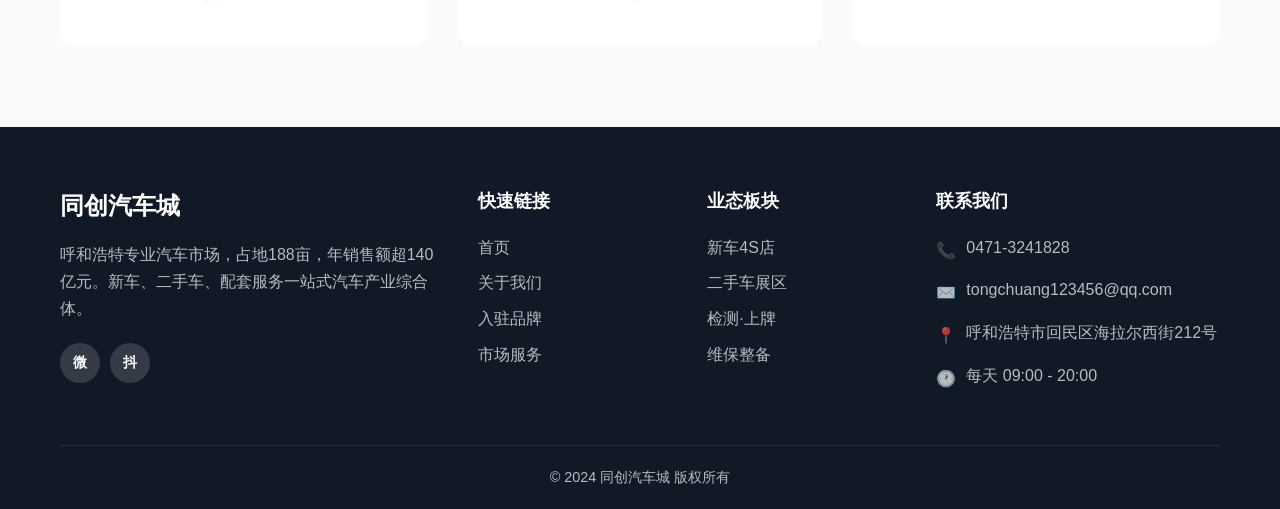
==== commit 20485105: "Update about.html" ====
--- a/about.html
+++ b/about.html
@@ -26,7 +26,7 @@
   <header class="header" id="header">
     <nav class="nav container">
       <a href="index.html" class="nav-logo">
-        <div class="logo-icon">同</div>
+        <img src="images/logo.png" alt="同创汽车城" style="height:42px;width:auto;">
         <span>同创汽车城</span>
       </a>
       <div class="nav-links" id="navLinks">
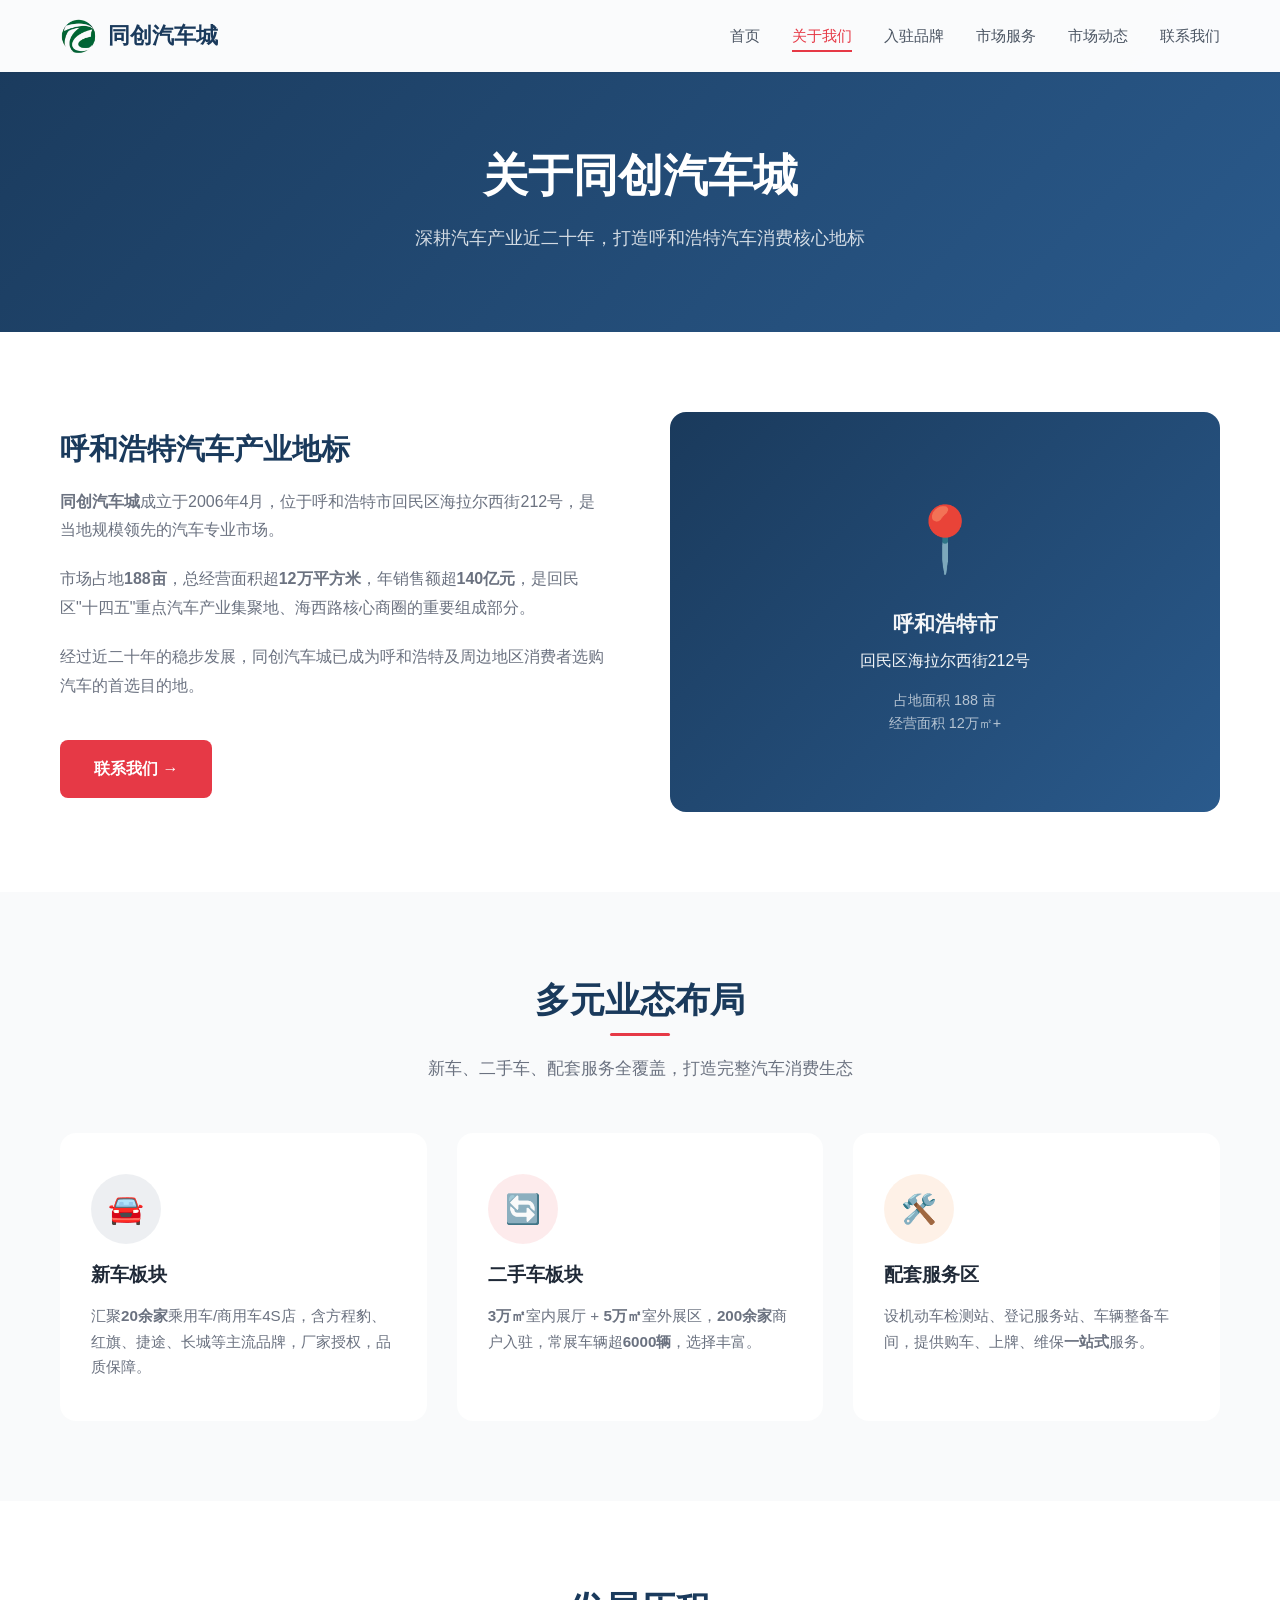
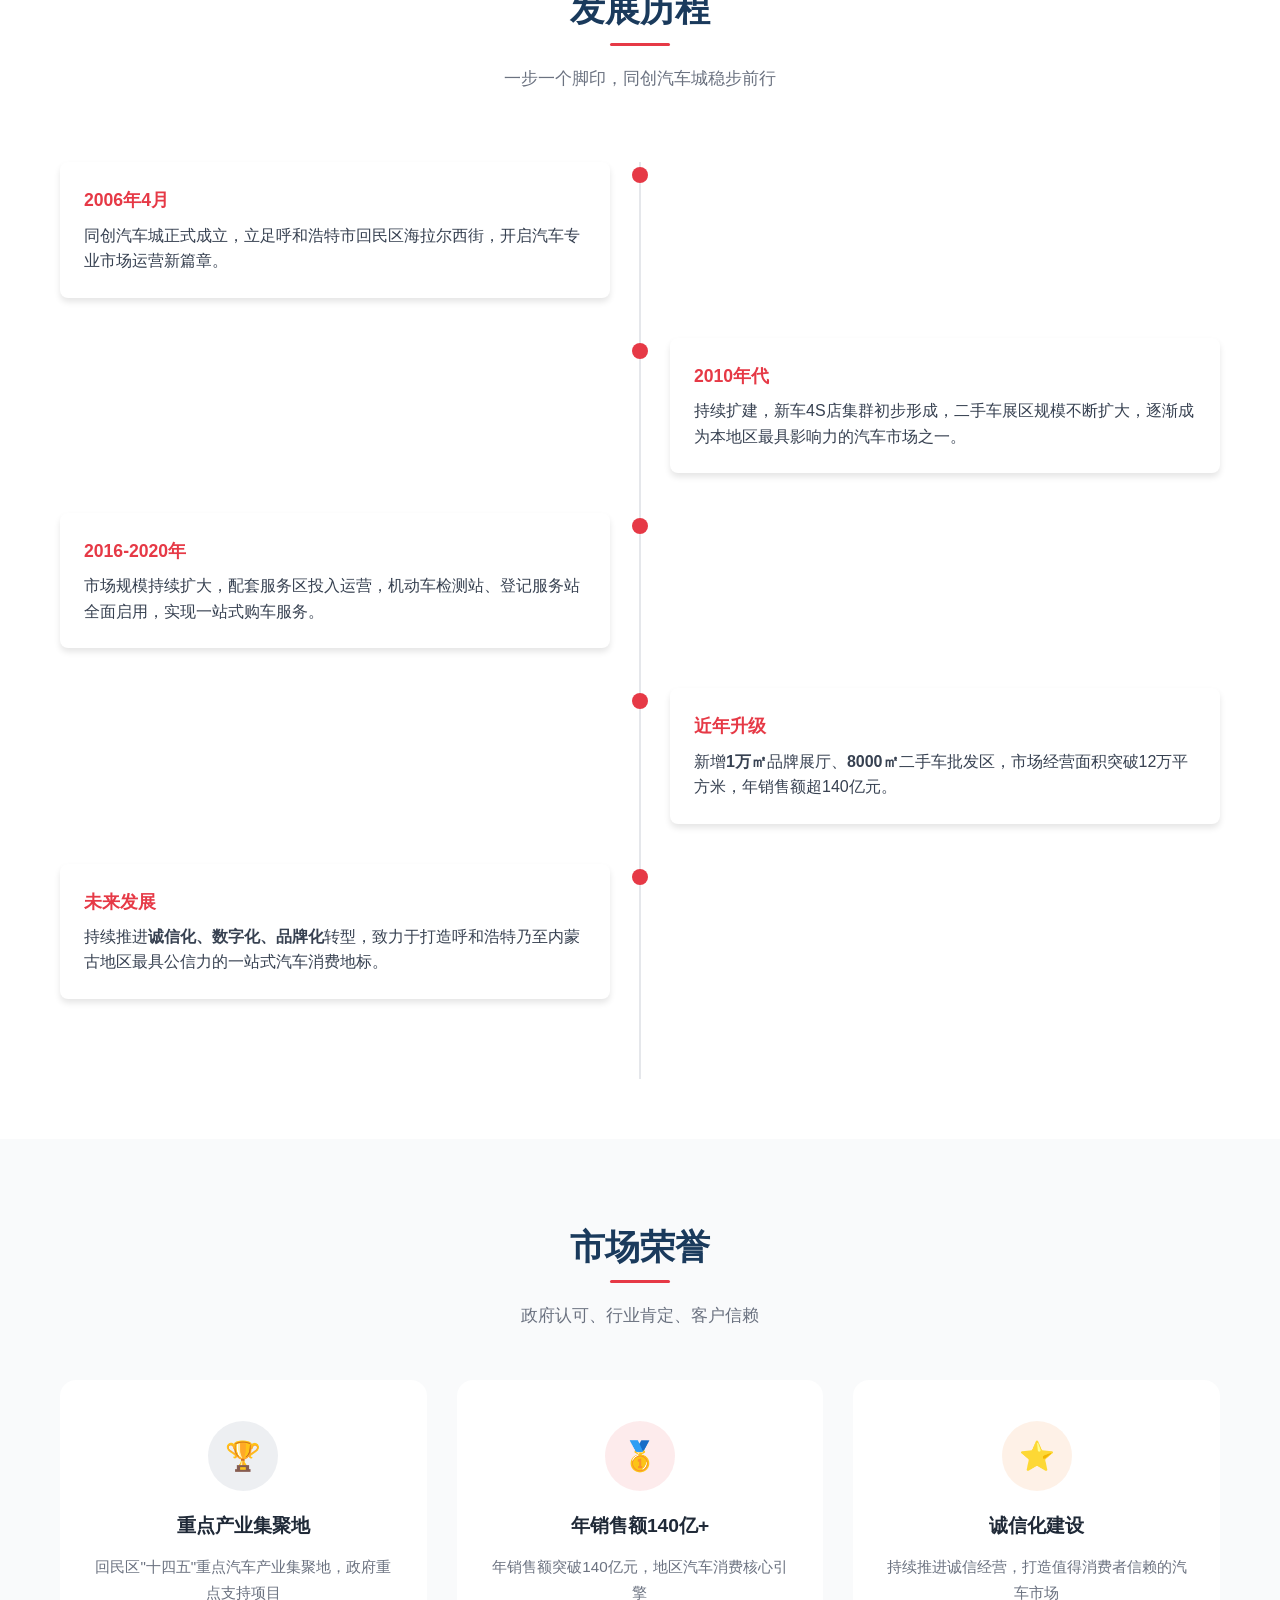
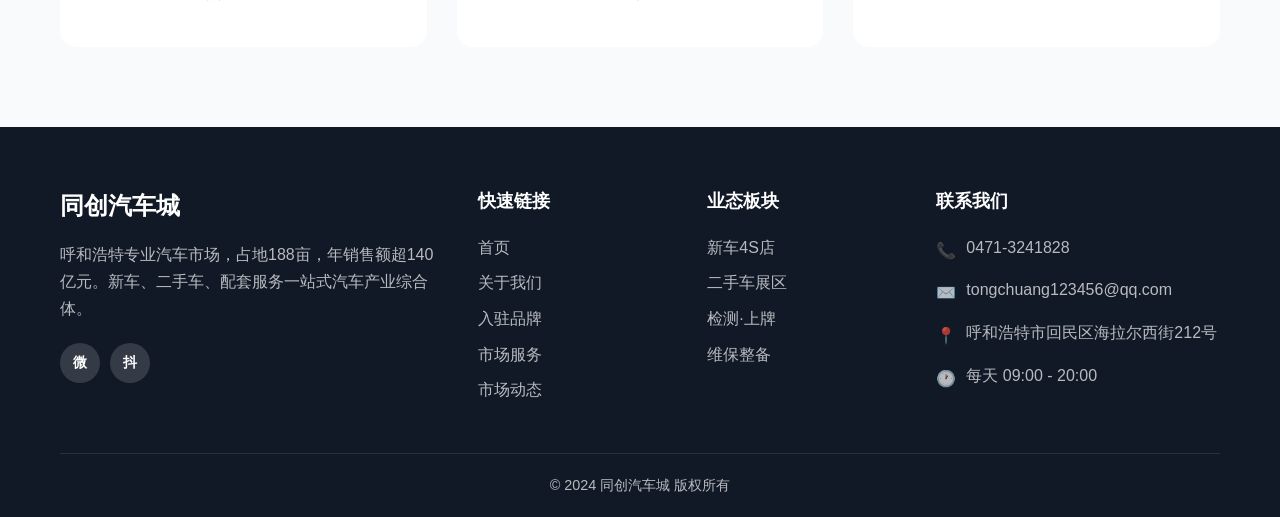
==== commit 3f393888: "Update about.html - brand logos, market page, nav updates" ====
--- a/about.html
+++ b/about.html
@@ -34,6 +34,7 @@
         <a href="about.html" class="active">关于我们</a>
         <a href="merchants.html">入驻品牌</a>
         <a href="services.html">市场服务</a>
+        <a href="market.html">市场动态</a>
         <a href="contact.html">联系我们</a>
       </div>
       <div class="hamburger" id="hamburger">
@@ -188,6 +189,7 @@
             <li><a href="about.html">关于我们</a></li>
             <li><a href="merchants.html">入驻品牌</a></li>
             <li><a href="services.html">市场服务</a></li>
+            <li><a href="market.html">市场动态</a></li>
           </ul>
         </div>
         <div>
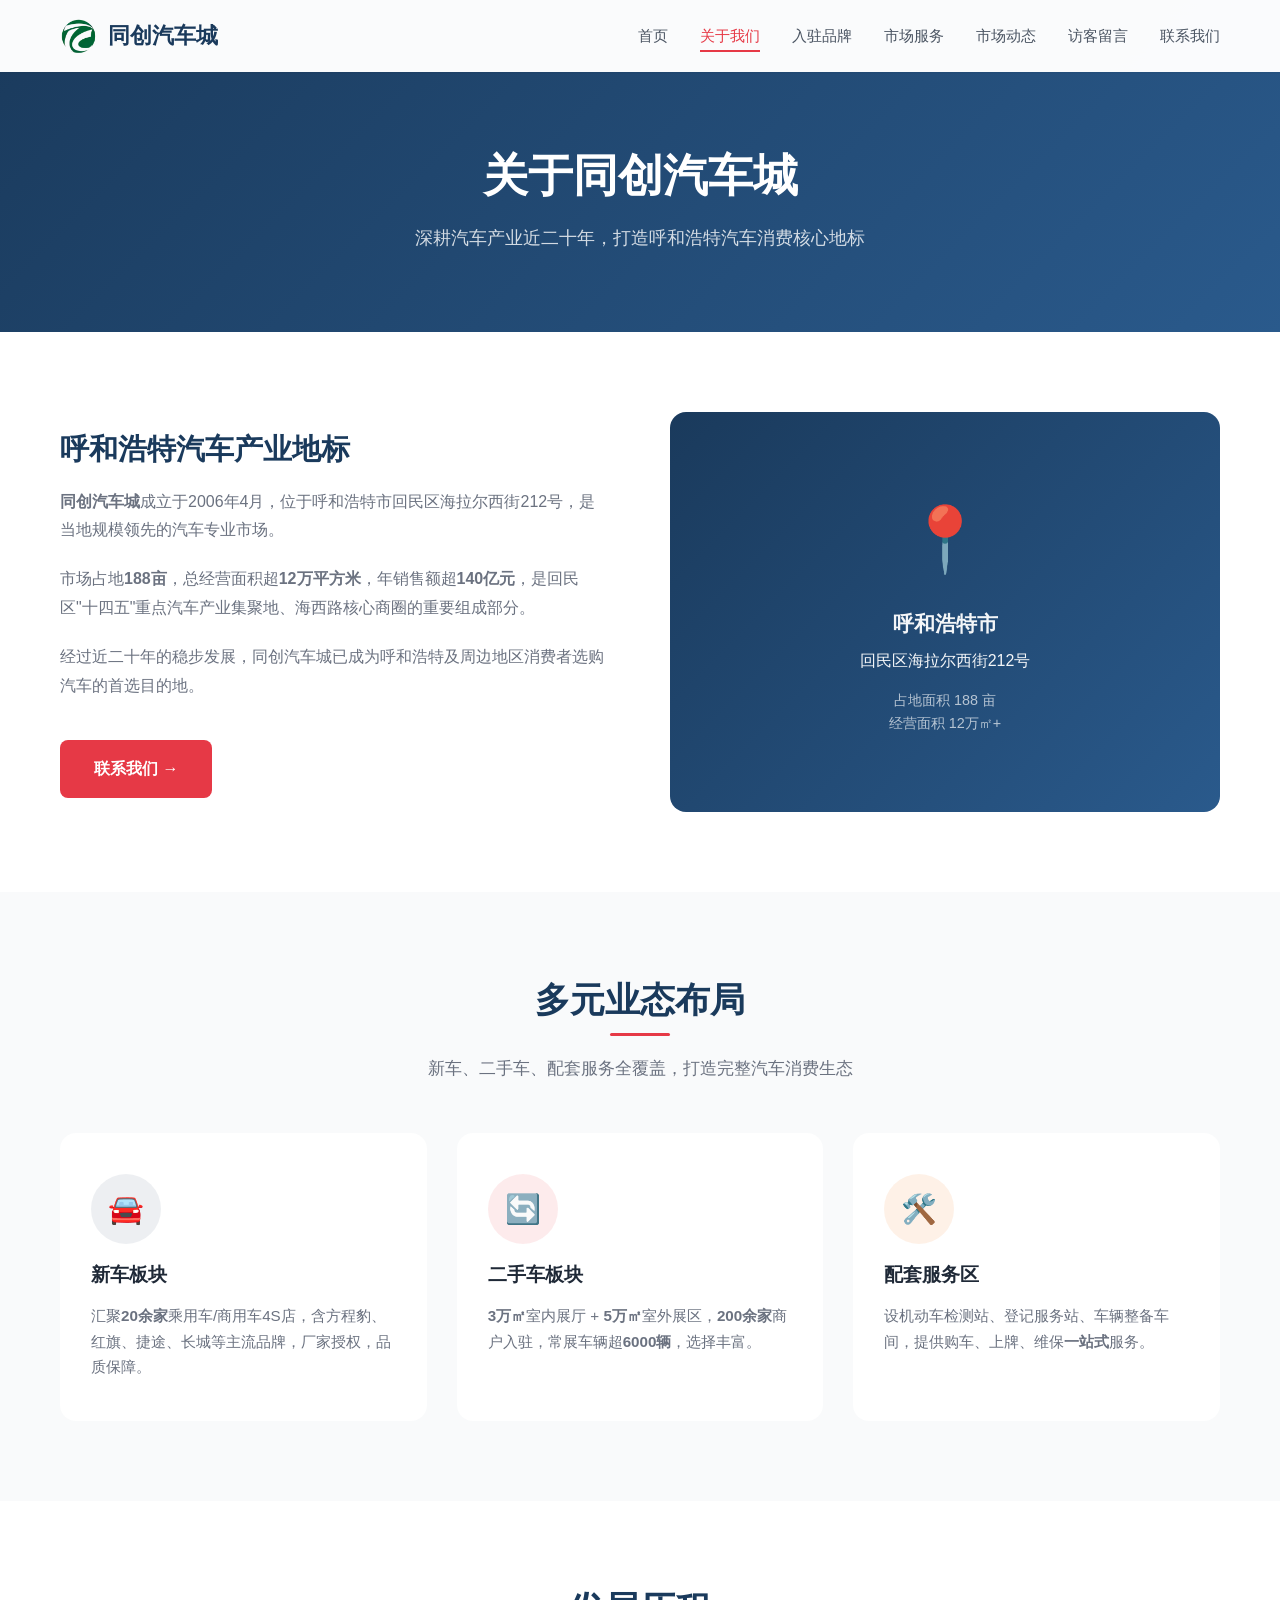
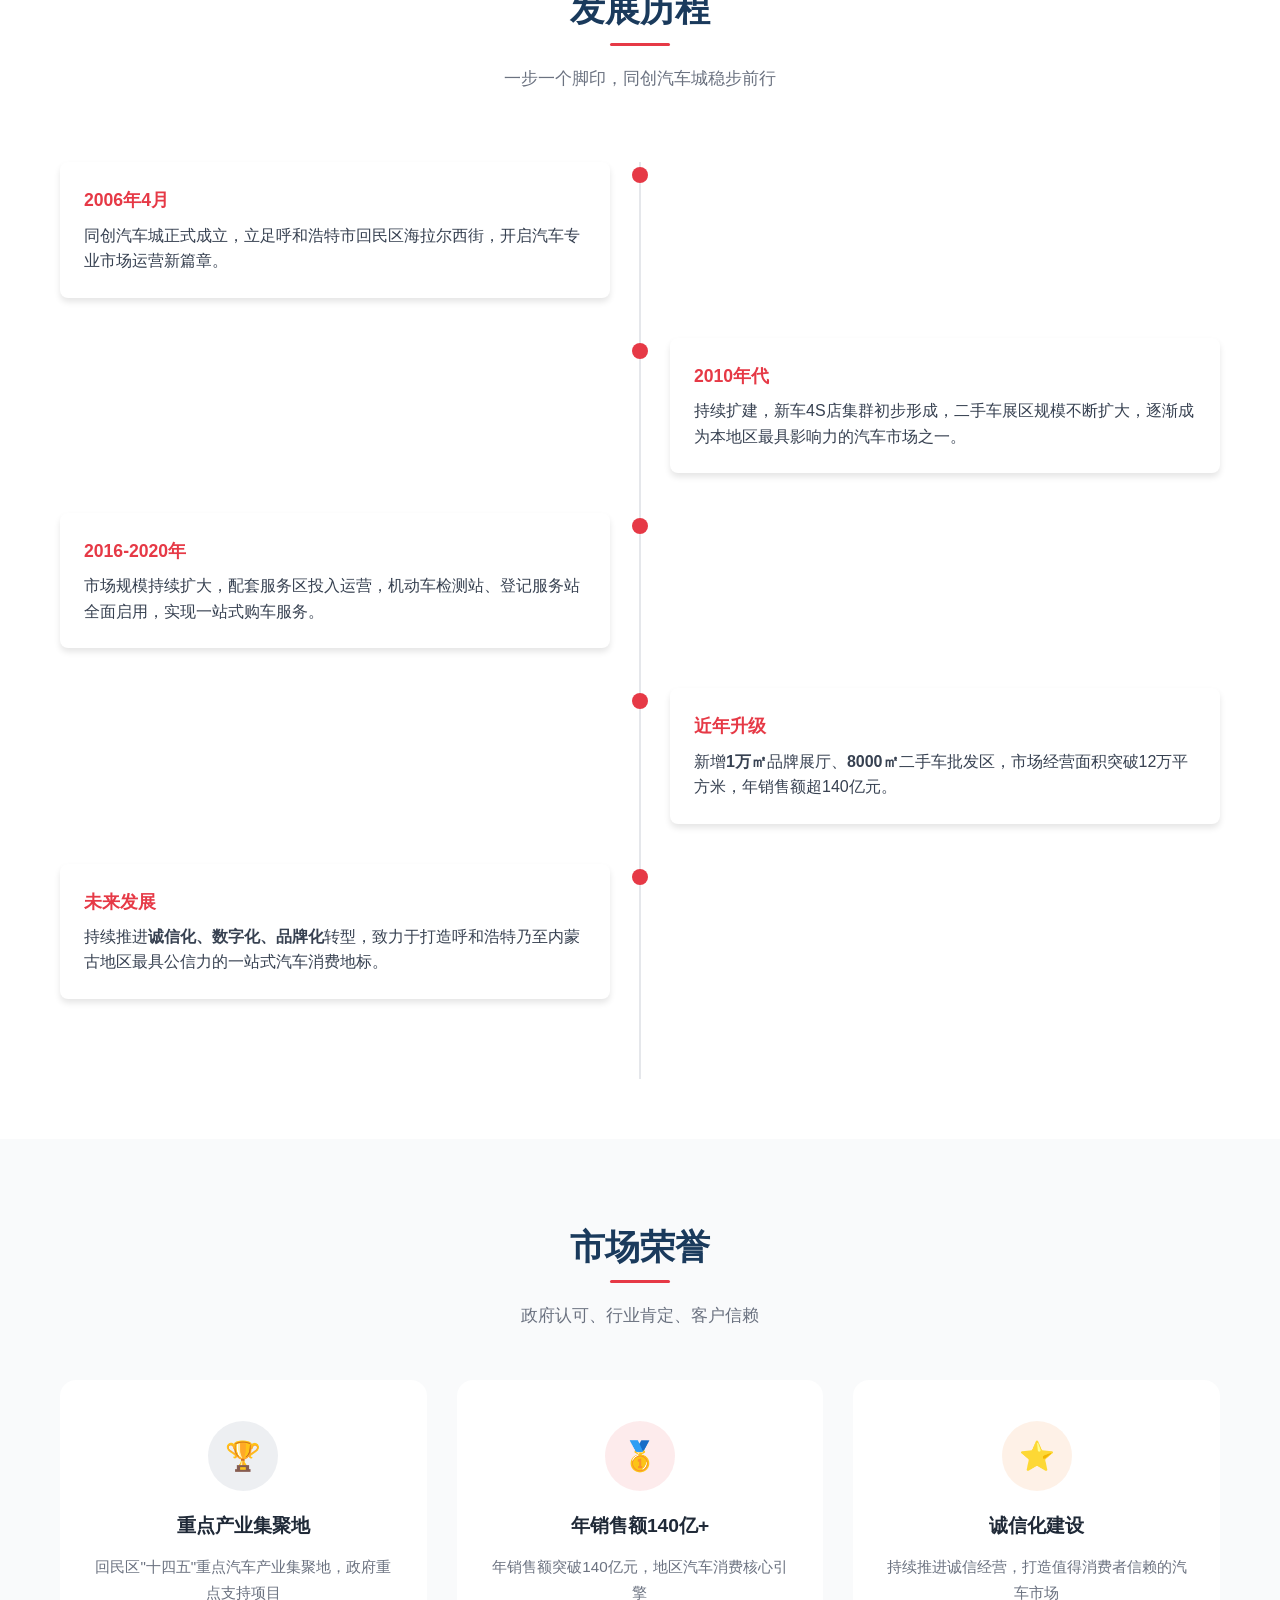
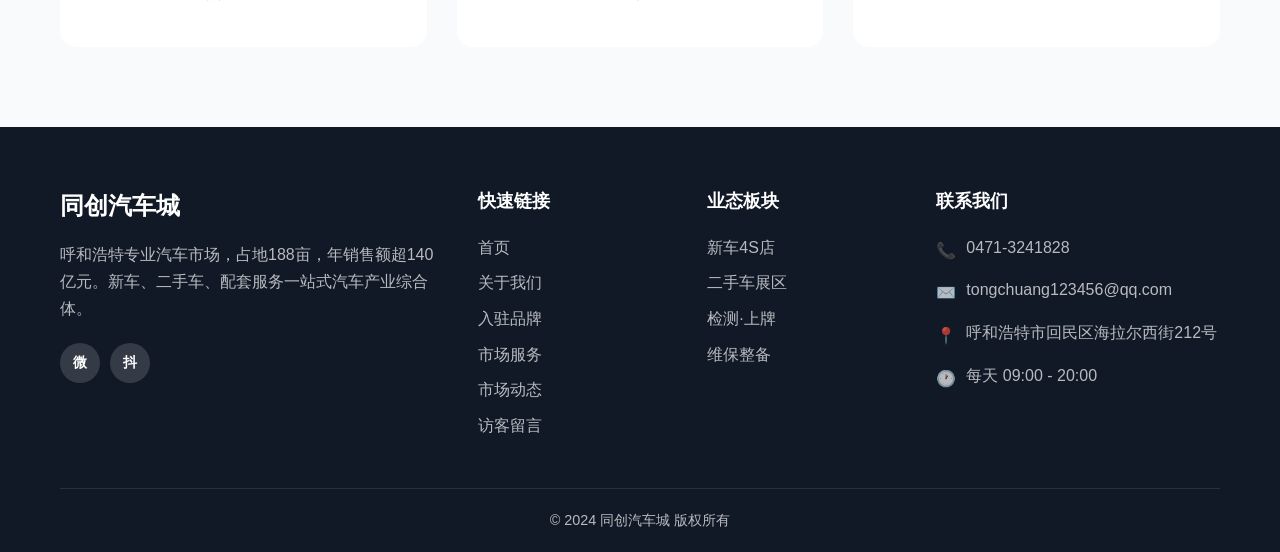
==== commit 9788f5da: "Update about.html - add guest comments page + new article + Giscus + nav updates" ====
--- a/about.html
+++ b/about.html
@@ -35,6 +35,7 @@
         <a href="merchants.html">入驻品牌</a>
         <a href="services.html">市场服务</a>
         <a href="market.html">市场动态</a>
+        <a href="comments.html">访客留言</a>
         <a href="contact.html">联系我们</a>
       </div>
       <div class="hamburger" id="hamburger">
@@ -190,6 +191,7 @@
             <li><a href="merchants.html">入驻品牌</a></li>
             <li><a href="services.html">市场服务</a></li>
             <li><a href="market.html">市场动态</a></li>
+            <li><a href="comments.html">访客留言</a></li>
           </ul>
         </div>
         <div>
